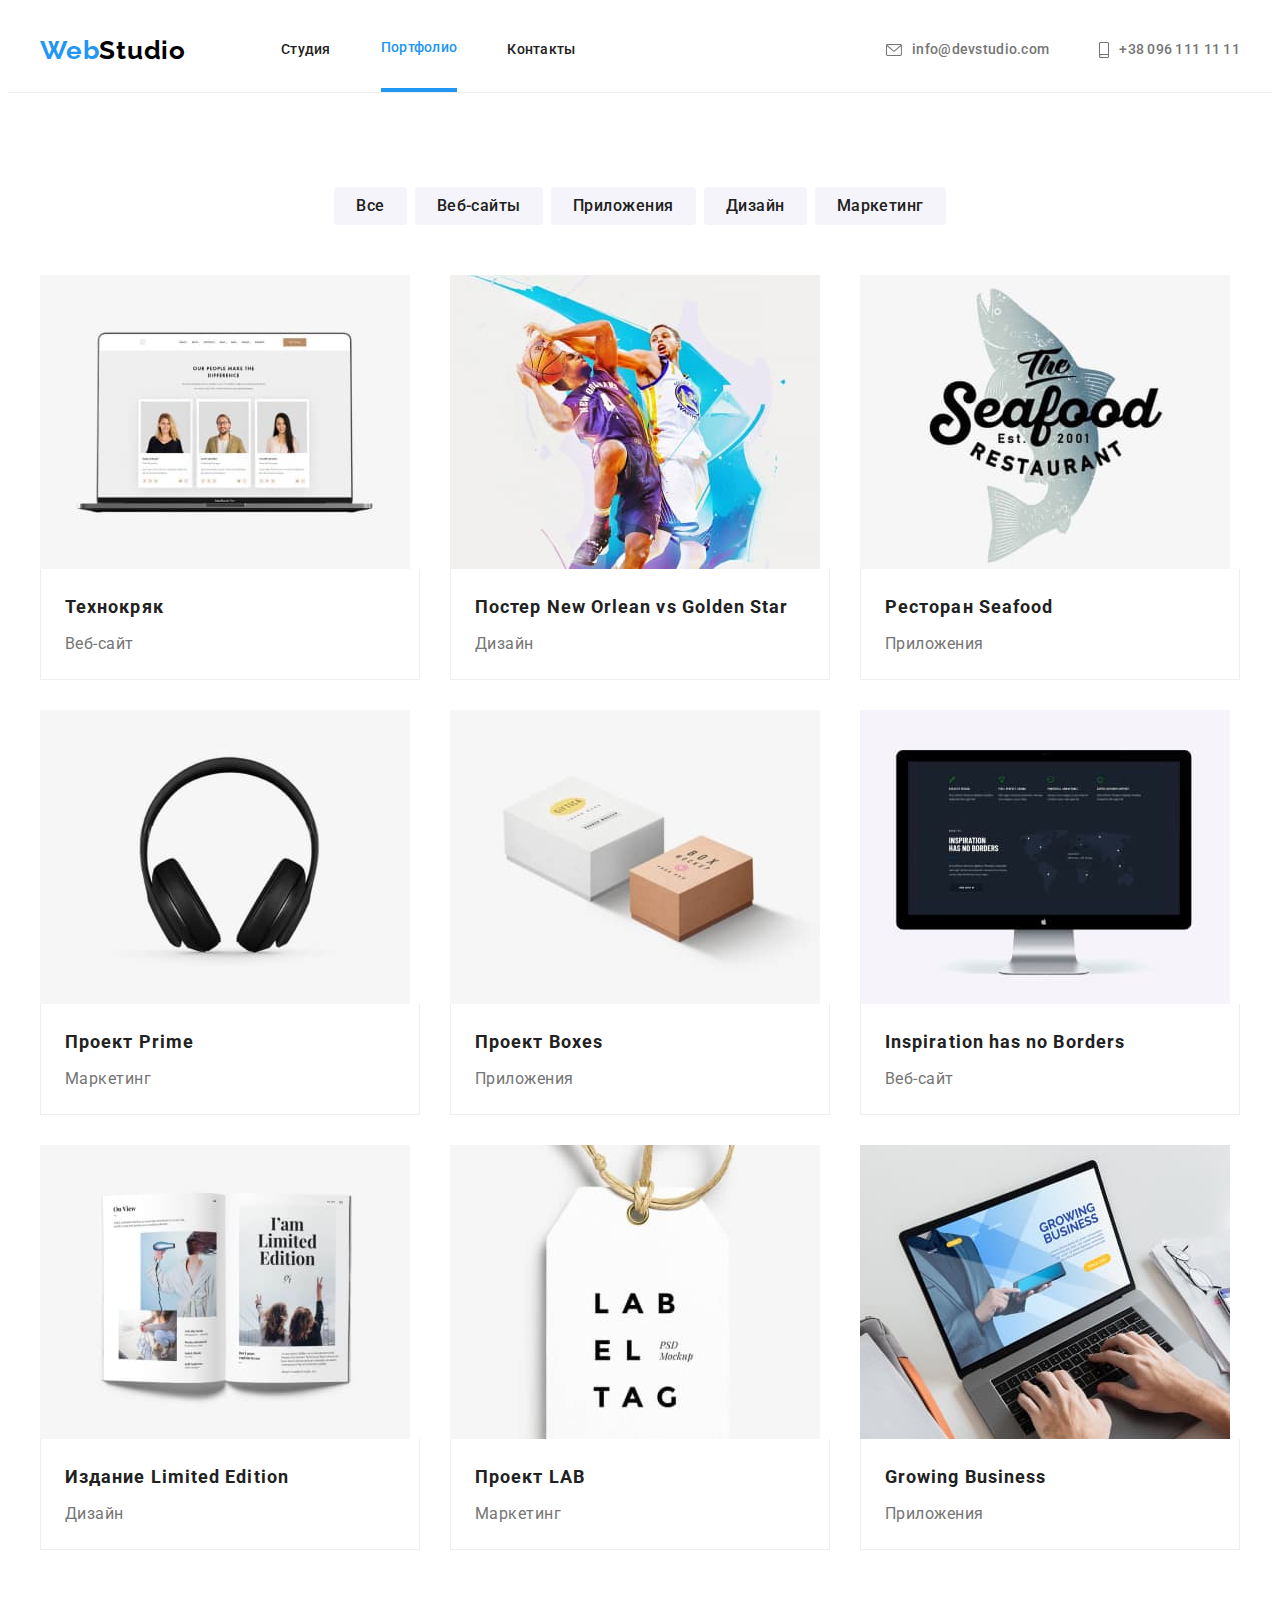
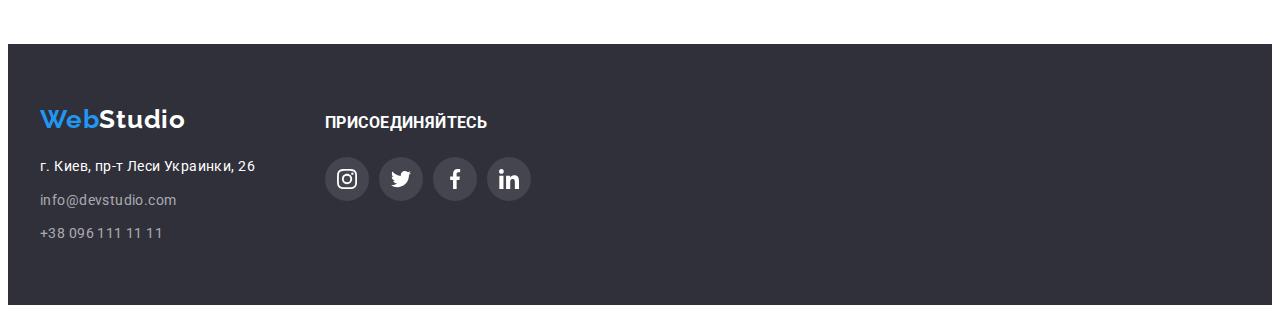
==== portfolio.html @ 70ea51bf "Initial commit" ====
<!DOCTYPE html>
<html lang="ru">
  <head>
    <meta charset="UTF-8" />
    <meta http-equiv="X-UA-Compatible" content="IE=edge" />
    <meta name="viewport" content="width=device-width, initial-scale=1.0" />
    <title>Портфолио</title>
    <link rel="preconnect" href="https://fonts.googleapis.com" />
    <link rel="preconnect" href="https://fonts.gstatic.com" crossorigin />
    <link
      href="https://fonts.googleapis.com/css2?family=Raleway:wght@700&family=Roboto:wght@400;500;700;900&display=swap"
      rel="stylesheet"
    />
    <link
      rel="stylesheet"
      href="https://cdnjs.cloudflare.com/ajax/libs/modern-normalize/1.1.0/modern-normalize.min.css"
      integrity="sha512-wpPYUAdjBVSE4KJnH1VR1HeZfpl1ub8YT/NKx4PuQ5NmX2tKuGu6U/JRp5y+Y8XG2tV+wKQpNHVUX03MfMFn9Q=="
      crossorigin="anonymous"
      referrerpolicy="no-referrer"
    />
    <link rel="stylesheet" href="./css/styles.css" />
  </head>
  <body>
    <!--Шапка-->
    <header class="header">
      <div class="container header-container">
        <a class="logo heaader-logo" href="./index.html"
          >Web<span class="logo-header">Studio</span></a
        >
        <nav class="header-nav">
          <ul class="site-nav">
            <li class="nav-item">
              <a class="header-nav-link" href="./index.html">Студия</a>
            </li>
            <li class="nav-item">
              <a class="header-nav-link active" href="./portfolio.html">Портфолио</a>
            </li>
            <li class="nav-item">
              <a class="header-nav-link" href="#">Контакты</a>
            </li>
          </ul>
        </nav>
        <ul class="contact-list">
          <li class="contact-item">
            <a class="contact-link" href="mailto:info@devstudio.com">
              <svg class="contact-icon" width="16" height="12">
                <use href="./images/sprite.svg#icon-envelope"></use>
              </svg>
              info@devstudio.com</a
            >
          </li>
          <li class="contact-item">
            <a class="contact-link" href="tel:+380961111111">
              <svg class="contact-icon" width="10" height="16">
                <use href="/images/sprite.svg#icon-smartphone"></use>
              </svg>
              +38 096 111 11 11</a
            >
          </li>
        </ul>
      </div>
    </header>
    <!--Портфолио-->
    <main>
      <section class="gallery">
        <div class="container">
          <h1 class="section-title visually-hidden">Кнопки-фильтр</h1>
          <ul class="filter-list">
            <li class="filter-item"><button class="gallery-btn" type="button">Все</button></li>
            <li class="filter-item">
              <button class="gallery-btn" type="button">Веб-сайты</button>
            </li>
            <li class="filter-item">
              <button class="gallery-btn" type="button">Приложения</button>
            </li>
            <li class="filter-item"><button class="gallery-btn" type="button">Дизайн</button></li>
            <li class="filter-item">
              <button class="gallery-btn" type="button">Маркетинг</button>
            </li>
          </ul>
          <h2 class="section-title visually-hidden">Галерея</h2>
          <ul class="gallery-list">
            <li class="gallery-item">
              <a class="link" href=""
                ><img
                  class="gallery-img"
                  src="./images/Portfolio/img-1.jpg"
                  alt="ноутбук с изображением"
                  width="370"
                />
                <div class="gallery-card">
                  <h3 class="gallery-title">Технокряк</h3>
                  <p class="gallery-text">Веб-сайт</p>
                </div>
              </a>
            </li>
            <li class="gallery-item">
              <a class="link" href=""
                ><img
                  class="gallery-img"
                  src="./images/Portfolio/img-2.jpg"
                  alt="два басткетболиста"
                  width="370"
                />
                <div class="gallery-card">
                  <h3 class="gallery-title">Постер New Orlean vs Golden Star</h3>
                  <p class="gallery-text">Дизайн</p>
                </div>
              </a>
            </li>
            <li class="gallery-item">
              <a class="link" href=""
                ><img
                  class="gallery-img"
                  src="./images/Portfolio/img-3.jpg"
                  alt="логотип рыбы"
                  width="370"
                />
                <div class="gallery-card">
                  <h3 class="gallery-title">Ресторан Seafood</h3>
                  <p class="gallery-text">Приложения</p>
                </div>
              </a>
            </li>
            <li class="gallery-item">
              <a class="link" href=""
                ><img
                  class="gallery-img"
                  src="./images/Portfolio/img-4.jpg"
                  alt="наушники"
                  width="370"
                />
                <div class="gallery-card">
                  <h3 class="gallery-title">Проект Prime</h3>
                  <p class="gallery-text">Маркетинг</p>
                </div>
              </a>
            </li>
            <li class="gallery-item">
              <a class="link" href=""
                ><img
                  class="gallery-img"
                  src="./images/Portfolio/img-5.jpg"
                  alt="две коробки"
                  width="370"
                />
                <div class="gallery-card">
                  <h3 class="gallery-title">Проект Boxes</h3>
                  <p class="gallery-text">Приложения</p>
                </div>
              </a>
            </li>
            <li class="gallery-item">
              <a class="link" href=""
                ><img
                  class="gallery-img"
                  src="./images/Portfolio/img-6.jpg"
                  alt="монитор"
                  width="370"
                />
                <div class="gallery-card">
                  <h3 class="gallery-title">Inspiration has no Borders</h3>
                  <p class="gallery-text">Веб-сайт</p>
                </div>
              </a>
            </li>
            <li class="gallery-item">
              <a class="link" href=""
                ><img
                  class="gallery-img"
                  src="./images/Portfolio/img-7.jpg"
                  alt="открытый журнал"
                  width="370"
                />
                <div class="gallery-card">
                  <h3 class="gallery-title">Издание Limited Edition</h3>
                  <p class="gallery-text">Дизайн</p>
                </div>
              </a>
            </li>
            <li class="gallery-item">
              <a class="link" href=""
                ><img
                  class="gallery-img"
                  src="./images/Portfolio/img-8.jpg"
                  alt="бирка с верёвкой"
                  width="370"
                />
                <div class="gallery-card">
                  <h3 class="gallery-title">Проект LAB</h3>
                  <p class="gallery-text">Маркетинг</p>
                </div>
              </a>
            </li>
            <li class="gallery-item">
              <a class="link" href=""
                ><img
                  class="gallery-img"
                  src="./images/Portfolio/img-9.jpg"
                  alt="руки на ноутбуке"
                  width="370"
                />
                <div class="gallery-card">
                  <h3 class="gallery-title">Growing Business</h3>
                  <p class="gallery-text">Приложения</p>
                </div>
              </a>
            </li>
          </ul>
        </div>
      </section>
    </main>
    <!--Подвал сайта-->
    <footer class="footer">
      <div class="container main-footer">
        <address class="address">
          <a class="logo main-logo" href="./index.html"
            >Web<span class="logo-footer">Studio</span></a
          >
          <ul class="address-list">
            <li class="address-item">
              <a
                class="link link-map"
                href="https://goo.gl/maps/HJ8D9eP6oZ5U4RdWA"
                target="_blank"
                rel="noopener noreferrer"
              >
                г. Киев, пр-т Леси Украинки, 26</a
              >
            </li>
            <li class="address-item">
              <a class="link" href="mailto:info@devstudio.com">info@devstudio.com</a>
            </li>
            <li class="address-item">
              <a class="link" href="tel:+380961111111">+38 096 111 11 11</a>
            </li>
          </ul>
        </address>
        <div class="join-block">
          <h3 class="join-title">присоединяйтесь</h3>
          <ul class="socials list">
            <li class="item">
              <a class="link" href="">
                <svg class="icon" width="20" height="20">
                  <use href="./images/sprite.svg#icon-instagram"></use>
                </svg>
              </a>
            </li>
            <li class="item">
              <a class="link" href="">
                <svg class="icon" width="20" height="20">
                  <use href="./images/sprite.svg#icon-twitter"></use>
                </svg>
              </a>
            </li>
            <li class="item">
              <a class="link" href="">
                <svg class="icon" width="20" height="20">
                  <use href="./images/sprite.svg#icon-facebook"></use>
                </svg>
              </a>
            </li>
            <li class="item">
              <a class="link" href="">
                <svg class="icon" width="20" height="20">
                  <use href="./images/sprite.svg#icon-linkedin"></use>
                </svg>
              </a>
            </li>
          </ul>
        </div>
      </div>
    </footer>
  </body>
</html>
---- css/styles.css ----
:root {
    --main-font: 'Roboto', sans-serif;
    --secondary-font: 'Raleway', sans-serif;
    /* test colors */
    --accent-cl: #2196F3;
    --main-txt-cl: #757575;
    --secondary-cl: #212121;
    --wigte-cl: #FFFFFF;
    --logo-heafer-cl: #000000;
    --address-link-cl: rgba(255, 255, 255, 0.6);
    --icon-cl: #AFB1B8;
    /* bacground colors */
    --main-bg-cl: #FFFFFF;
    --secondary-bg-cl: #F5F4FA;
    --hero-bg-cl: #C4C4C4;
    --dark-bg-cl: #2F303A;
    --btn-hover-cl: #188CE8;
    --box-shadow: 0px 1px 3px rgba(0, 0, 0, 0.12), 0px 1px 1px rgba(0, 0, 0, 0.14), 0px 2px 1px rgba(0, 0, 0, 0.2);
}

body {
    font-family: var(--main-font);
    font-size: 14px;
    line-height: 1.71;
    
    letter-spacing: 0.03em;
    
    color: var(--main-txt-cl);
}

h1, h2, h3, h4, h5, h6, p {
    margin: 0;
}

img {
    display: block;
}

ul {
    list-style: none;
    margin: 0;
    padding: 0;
}

.header-nav-link.active {
    color: var(--accent-cl);
    border-bottom: 4px solid;
}

.visually-hidden {
    position: absolute;
    white-space: nowrap;
    width: 1px;
    height: 1px;
    overflow: hidden;
    border: 0;
    padding: 0;
    clip: rect(0 0 0 0);
    clip-path: inset(50%);
    margin: -1px;
}

.container {
    /* outline: 1px solid red; */

    width: 1200px;

    padding-left: 15px;
    padding-right: 15px;

    margin-left: auto;
    margin-right: auto;
}

.section {
    padding-top: 94px;
    padding-bottom: 94px
}

/* header Шапка */

.header-container {
    display: flex;
    align-items: center;
}

.link,
.header-nav-link,
.contact-link,
.site-nav .link {
    text-decoration: none;
    color: currentColor;
}

.btn {
    cursor: pointer;
}

.logo { 
    font-family: var(--secondary-font);
    font-weight: 700;
    font-size: 26px;
    line-height: 1.19;
    
    letter-spacing: 0.03em;
   
    color: var(--accent-cl);

    text-decoration: none;
}

.heaader-logo {
    margin-right: 95px;
}

.logo-header {
    color: var(--logo-heafer-cl);
}

.header {
    border-bottom: 1px solid #ECECEC;
}

/* навигация */

/* .site-nav .link, */
.header-nav-link, 
.contact-link {
    display: block;

    padding-top: 32px;
    padding-bottom: 32px;

    color: var(--secondary-cl);
}
.site-nav .link,
.header-nav-link,
.contact-link {
    font-weight: 500;
    font-size: 14px;
    line-height: 1.14;
    letter-spacing: 0.02em;
}

.nav-item,
.contact-item {
    margin-right: 50px;
}

.nav-item:last-child,
.contact-item:last-child {
    margin-right: 0;
}

.site-nav .link:hover, 
.site-nav .link:focus,
.header-nav-link:hover,
.header-nav-link:focus,
.contact-link:hover,
.contact-link:focus {
    color: var(--accent-cl);
}

.site-nav,
.contact-list {
    display: flex;
    align-items: center;

    padding: 0;
    margin: 0;
}

.contact-list {
    margin-left: auto;
}
  
/* почта телефон */

.contact-link {
    color: var(--main-txt-cl);
}

.contact-link {
    display: flex;
    align-items: center;
}

.contact-icon {
    margin-right: 10px;
    fill: currentColor;
}

/* секция герой */

.hero-section {
    text-align: center;
    padding-top: 200px;
    padding-bottom: 200px;
    background-color: var(--hero-bg-cl);

    max-width: 1600px;
    min-height: 600px;
    margin-right: auto;
    margin-left: auto;

    background-image: linear-gradient(to right, rgba(47, 48, 58, 0.4), rgba(47, 48, 58, 0.4)), url(../images/hero/hero-dg.png);
    background-repeat: no-repeat;
    background-position: center;
}

.hero-title {
    margin: 0 auto 30px auto;

    font-weight: 900;
    font-size: 44px;
    line-height: 1.36;

    letter-spacing: 0.06em;
    text-transform: uppercase;
    max-width: 696px;

    color: var(--wigte-cl);
}

.hero-btn {
    padding: 10px 32px;
    border-radius: 4px;
    border: none;
    
    font-weight: 700;
    font-size: 16px;
    line-height: 1.88;
    
    letter-spacing: 0.06em;

    color: var(--wigte-cl);
    background-color: var(--accent-cl);
}

.hero-btn:hover,
.hero-btn:focus {
    background-color: var(--btn-hover-cl);
}

/* секция особенности */
.benefits {
    padding-bottom: 0;
}
.benefits-list {
    display: flex;
    align-items: center;
    justify-content: center;
}

.benefits-item {
    width: 270px;
    margin-right: 30px;
}

.benefits-item:last-child {
    margin-right: 0;
}

.benefits-title {
    margin-bottom: 10px;

    font-weight: 700;
    font-size: 14px;
    line-height: 1.14;
    letter-spacing: 0.03em;
    text-transform: uppercase;
    
    color: var(--secondary-cl);
}

.benefits-text {
    font-size: 14px;
    line-height: 1.71;
    
    letter-spacing: 0.03em;
    
    color: var(--main-txt-cl);
}

.benefits-icon {
    display: flex;
    align-items: center;
    justify-content: center;
    
    background-color: var(--secondary-bg-cl);
    height: 120px;
    border-radius: 4px;
    margin-bottom: 30px;
}

/* секция чем занимаемся */
.work-list {
    display: flex;
    align-items: center;

    padding: 0;
    margin: 0;
}

.work-item {
    position: relative;
    margin-right: 30px;
}

.work-item:last-child {
    margin-right: 0;
}

.work-item::before {
    position: absolute; 
    bottom: 0;
    left: 0;
    content: "";
    display: block;
    width: 370px;
    height: 70px;
    background: rgba(47, 48, 58, 0.8);


} 

.work-title {
    margin-bottom: 50px;

    font-weight: 700;
    font-size: 36px;
    line-height: 1.17;
    text-align: center;
    letter-spacing: 0.03em;
    
    color: var(--secondary-cl);
}

/* ссекция наша команда */
.team-list {
    display: flex;
    text-align: center;
}

.team-item {
    box-shadow: var(--box-shadow); 
    border-radius: 0px 0px 4px 4px;
    margin-right: 30px;

    background-color: var(--wigte-cl);
}

.team-item:last-child {
    margin-right: 0;
}

.team {
    background-color: var(--secondary-bg-cl);
}

.team-card {
    padding-top: 30px;
    padding-bottom: 30px;
}

.team-title,
.clients-title {
    margin-bottom: 50px;
    font-weight: 700;
    font-size: 36px;
    line-height: 1.17;
    text-align: center;
    letter-spacing: 0.03em;
    
    color: var(--secondary-cl);
}

.team-subtitle {
    margin-bottom: 10px;
    font-weight: 500;
    font-size: 16px;
    line-height: 1.19;
    
    text-align: center;
    letter-spacing: 0.03em;
    
    color: var(--secondary-cl);
}

.team-text {
    margin-bottom: 16px;

    font-size: 16px;
    line-height: 1.19;
    
    text-align: center;
    letter-spacing: 0.03em;
    
    color: var(--main-txt-cl);
}

.socials-list {
    display: flex;
    justify-content: center;
    align-items: center;
}
.socials-item:not(:last-child) {
    margin-right: 10px;
}

.socials-link {
    display: flex;
    align-items: center;
    justify-content: center;

    width: 44px;
    height: 44px;

    background-color: var(--wigte-cl);
    color: var(--icon-cl);

    border-radius: 50%;
}

.socials-link:hover,
.socials-link:focus {
    background-color: var(--accent-cl);
    color: var(--wigte-cl);
}

.socials-icon {
    fill: currentColor;
}

/* .socials-link:hover .socials-icon,
.socials-link:focus .socials-icon {
    fill: var(--wigte-cl);
}

.socials-icon {
    fill: var(--icon-cl);
} */

/* Клиенты */

.clients {
    display: flex;
}

.clients-item:not(:last-child) {
    margin-right: 30px;
}

.clients-link {
    display: flex;
    align-items: center;
    justify-content: center;

    width: 170px;
    height: 92px;
    border-radius: 4px;
    border: 1px solid var(--icon-cl);
    color: var(--icon-cl);
}

.clients-icon {
    fill: currentColor
}

.clients-link:hover,
.clients-link:focus {
    border-color: var(--accent-cl);
    color: var(--accent-cl);
}

/* подвал */

.footer {
    padding-top: 60px;
    padding-bottom: 60px;
}

.footer {
    background-color: var(--dark-bg-cl);
}

.logo-footer {
    color: var(--wigte-cl);
}

.address {
    font-style: normal;
}

.address .link {
font-size: 14px;
line-height: 24px;

letter-spacing: 0.03em;

color: var(--address-link-cl);
}

.address .link-map {
    font-size: 14px;
    line-height: 1.71;

    letter-spacing: 0.03em;

    color: var(--wigte-cl);
}

.address .link:hover,
.address .link:focus {
    color: var(--accent-cl);
}

.main-footer {
    display: flex;
    align-items: baseline;
}

.address:not(:last-child) {
    margin-right: 70px;
}

.join-title {
    margin-bottom: 20px;
    color: var(--wigte-cl);
    text-transform: uppercase;
    font-weight: 700;
}

.socials.list {
    display: flex;
    align-items: center;
    justify-content: center;
}

.socials .item:not(:last-child) {
    margin-right: 10px;
}

.socials .link {
    display: flex;
    justify-content: center;
    align-items: center;

    width: 44px;
    height: 44px;

    border-radius: 50%;
    background-color: rgba(255, 255, 255, 0.1);
}

.icon {
    fill: var(--wigte-cl);
}

.socials .link:hover,
.socials .link:focus {
    background-color: var(--accent-cl);
}

/* секция портфолио */
.gallery {
    padding-top: 94px;
    padding-bottom: 94px;
}

.filter-list {
    margin-bottom: 50px;
    display: flex;
    justify-content: center;
}

.filter-item {
    margin-right: 8px;
}

.filter-item:last-child {
    margin-right: 0;
}

.gallery-btn {
    padding: 6px 22px;
    border: none;
    border-radius: 4px;

    font-family: inherit;
    font-weight: 500;
    font-size: 16px;
    line-height: 1.62;
    
    text-align: center;
    letter-spacing: 0.03em;
    
    background-color: var(--secondary-bg-cl);
    color: var(--secondary-cl);

    cursor: pointer;
}

.gallery-btn:hover,
.gallery-btn:focus {
    background-color: var(--btn-hover-cl);
    color: var(--wigte-cl);
    box-shadow: 0px 3px 1px rgba(0, 0, 0, 0.1), 0px 1px 2px rgba(0, 0, 0, 0.08),
    0px 2px 2px rgba(0, 0, 0, 0.12);
}
.gallery .gallery-list {
    display: flex;
    flex-wrap: wrap;
}

.gallery-item {
    margin-right: 30px;
    margin-bottom: 30px;
    width: calc((100% - 2 * 30px) / 3);
}

.gallery-item:nth-child(3n) {
    margin-right: 0;
    }

.gallery-item:nth-last-child(-n + 3) {
    margin-bottom: 0;
    }

.gallery-card {
    padding: 20px 24px;
    border: 1px solid #eeeeee;
    border-top: 0;
}

.gallery-item .link {
    display: block;
}

.gallery-item .link:hover,
.gallery-item .link:focus {
    box-shadow: 0px 1px 1px rgba(0, 0, 0, 0.12), 0px 4px 4px rgba(0, 0, 0, 0.06), 1px 4px 6px rgba(0, 0, 0, 0.16);
}

.gallery-title {
    margin-bottom: 4px;
    font-weight: 700;
    font-size: 18px;
    line-height: 2;
    
    letter-spacing: 0.06em;
    
    color: var(--secondary-cl);
}

.gallery-text {
    font-size: 16px;
    line-height: 1.88;
    
    letter-spacing: 0.03em;
    
    color: var(--main-txt-cl);
}

.main-logo {
    display: inline-block;
    margin-bottom: 20px;
}

.address .link {
    display: block;
}

.address-item:not(:last-child) {
    margin-bottom: 9px;
}
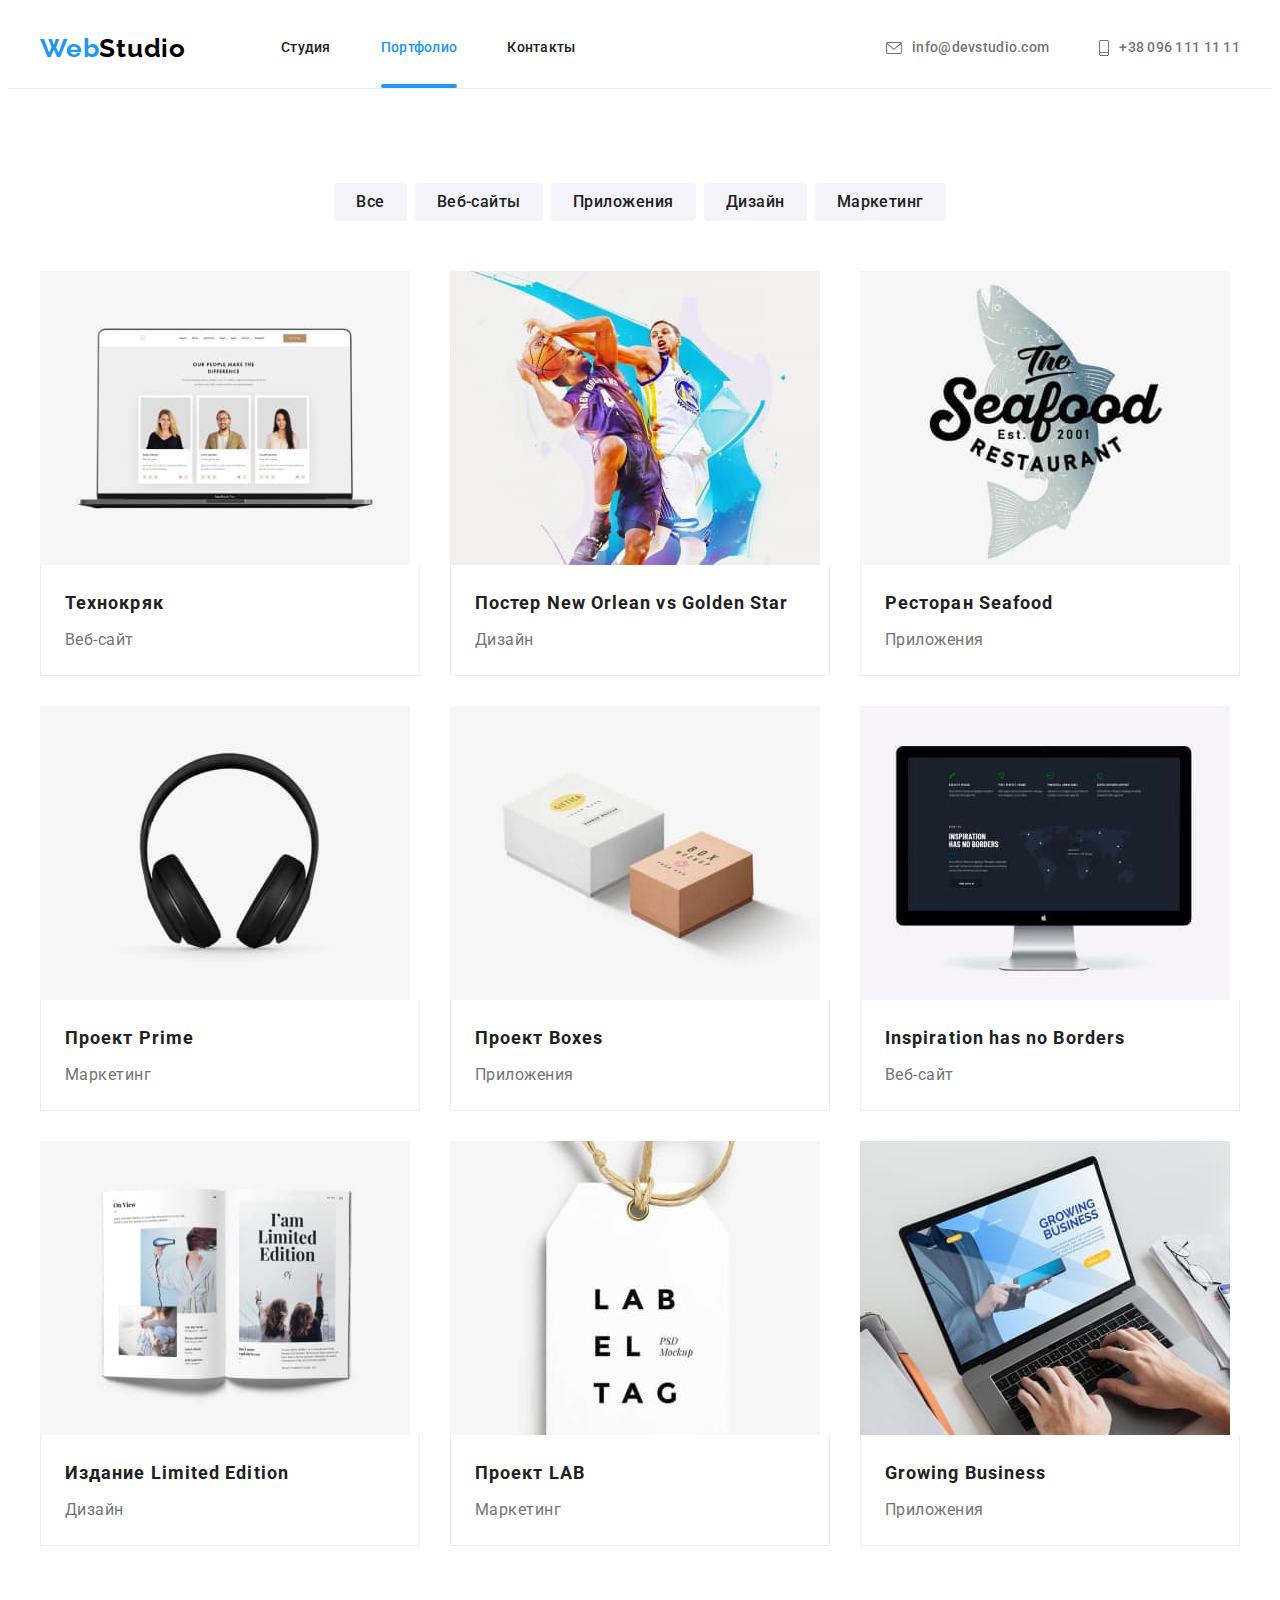
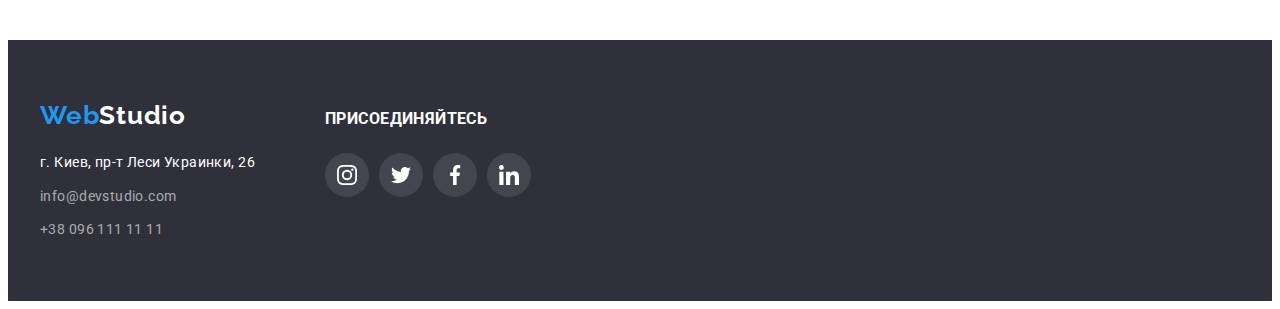
==== commit 52676eff: "анимирую карточки портфолио" ====
--- a/portfolio.html
+++ b/portfolio.html
@@ -81,13 +81,20 @@
           <h2 class="section-title visually-hidden">Галерея</h2>
           <ul class="gallery-list">
             <li class="gallery-item">
-              <a class="link" href=""
-                ><img
-                  class="gallery-img"
-                  src="./images/Portfolio/img-1.jpg"
-                  alt="ноутбук с изображением"
-                  width="370"
-                />
+              <a class="link" href="">
+                <div class="card-img">
+                  <img
+                    class="gallery-img"
+                    src="./images/Portfolio/img-1.jpg"
+                    alt="ноутбук с изображением"
+                    width="370"
+                  />
+                  <p class="overlay-text">
+                    Ресурс предлагает комплексные предложения с разным уровнем функционала и
+                    сервисов. Все это позволит посетителю получить исчерпывающие сведения о компании
+                    или частном лице.
+                  </p>
+                </div>
                 <div class="gallery-card">
                   <h3 class="gallery-title">Технокряк</h3>
                   <p class="gallery-text">Веб-сайт</p>
--- a/css/styles.css
+++ b/css/styles.css
@@ -16,6 +16,9 @@
     --dark-bg-cl: #2F303A;
     --btn-hover-cl: #188CE8;
     --box-shadow: 0px 1px 3px rgba(0, 0, 0, 0.12), 0px 1px 1px rgba(0, 0, 0, 0.14), 0px 2px 1px rgba(0, 0, 0, 0.2);
+    /* animations */
+    --anim: 250ms cubic-bezier(0.4, 0, 0.2, 1);
+    --anim-slow: 700ms cubic-bezier(0.4, 0, 0.2, 1)
 }
 
 body {
@@ -44,7 +47,6 @@
 
 .header-nav-link.active {
     color: var(--accent-cl);
-    border-bottom: 4px solid;
 }
 
 .visually-hidden {
@@ -68,8 +70,7 @@
     padding-left: 15px;
     padding-right: 15px;
 
-    margin-left: auto;
-    margin-right: auto;
+    margin: 0 auto;
 }
 
 .section {
@@ -123,9 +124,9 @@
 
 /* навигация */
 
-/* .site-nav .link, */
 .header-nav-link, 
 .contact-link {
+    position: relative;
     display: block;
 
     padding-top: 32px;
@@ -133,13 +134,14 @@
 
     color: var(--secondary-cl);
 }
-.site-nav .link,
 .header-nav-link,
 .contact-link {
     font-weight: 500;
     font-size: 14px;
     line-height: 1.14;
     letter-spacing: 0.02em;
+
+    transition: color var(--anim);
 }
 
 .nav-item,
@@ -161,6 +163,20 @@
     color: var(--accent-cl);
 }
 
+.header-nav-link.active::after {
+    position: absolute;
+    bottom: 0;
+    left: 0;
+
+    content: "";
+    display: block;
+    width: 100%;
+    height: 4px;
+    border-radius: 2px;
+    background-color: var(--accent-cl);
+
+}
+
 .site-nav,
 .contact-list {
     display: flex;
@@ -235,11 +251,78 @@
 
     color: var(--wigte-cl);
     background-color: var(--accent-cl);
+    transition: background-color var(--anim);
 }
 
 .hero-btn:hover,
 .hero-btn:focus {
     background-color: var(--btn-hover-cl);
+}
+
+/* Модальное окно */
+
+.backdrop {
+    position: fixed;
+    top: 0;
+    left: 0;
+    width: 100%;
+    height: 100%;
+    background: rgba(47, 48, 58, 0.4);
+    z-index: 10;
+
+    transition: opacity var(--anim-slow), visibility var(--anim-slow);
+}
+
+.backdrop.is-hidden {
+    opacity: 0;
+    pointer-events: none;
+    visibility: hidden;
+}
+
+.modal-wrapper {
+    position: absolute;
+    top: 50%;
+    left: 50%;
+    transform: translate(-50%, -50%);
+    min-width: 528px;
+    min-height: 581px;
+    
+    background-color: var(--wigte-cl);
+    border-radius: 4px;
+
+}
+
+.backdrop.is-hidden .modal-wrapper {
+    transform: translate(-50%, -50%) scale(.5) rotate(0deg);
+}
+
+.backdrop .modal-wrapper {
+    transform: translate(-50%, -50%) scale(1) rotate(360deg);
+    opacity: 1;
+    transition: transform var(--anim-slow);
+}
+
+.modal-btn {
+    position: absolute;
+    top: 8px;
+    right: 8px;
+
+    width: 30px;
+    height: 30px;
+    padding: 0;
+
+    border-radius: 50%;
+    background-color: transparent;
+    border: 1px solid rgba(0, 0, 0, 0.1);
+
+    cursor: pointer;
+}
+
+.icon-Vector {
+    position: absolute;
+    top: 50%;
+    left: 50%;
+    transform: translate(-50%, -50%);
 }
 
 /* секция особенности */
@@ -311,19 +394,6 @@
     margin-right: 0;
 }
 
-.work-item::before {
-    position: absolute; 
-    bottom: 0;
-    left: 0;
-    content: "";
-    display: block;
-    width: 370px;
-    height: 70px;
-    background: rgba(47, 48, 58, 0.8);
-
-
-} 
-
 .work-title {
     margin-bottom: 50px;
 
@@ -334,6 +404,28 @@
     letter-spacing: 0.03em;
     
     color: var(--secondary-cl);
+}
+
+.work-lable {
+    position: absolute;
+    bottom: 0;
+    left: 0;
+    width: 100%;
+    text-align: center;
+
+    background: rgba(47, 48, 58, 0.8);
+}
+
+.work-subtitle {
+    display: inline-block;
+    padding: 27px 0;
+    font-weight: 700;
+    font-size: 14px;
+    text-align: center;
+    letter-spacing: 0.03em;
+    text-transform: uppercase;
+    
+    color: var(--wigte-cl)
 }
 
 /* ссекция наша команда */
@@ -420,6 +512,7 @@
     color: var(--icon-cl);
 
     border-radius: 50%;
+    transition: background-color var(--anim), color var(--anim);
 }
 
 .socials-link:hover,
@@ -461,6 +554,7 @@
     border-radius: 4px;
     border: 1px solid var(--icon-cl);
     color: var(--icon-cl);
+    transition: color var(--anim);
 }
 
 .clients-icon {
@@ -551,6 +645,7 @@
 
     border-radius: 50%;
     background-color: rgba(255, 255, 255, 0.1);
+    transition: background-color var(--anim);
 }
 
 .icon {
@@ -599,6 +694,8 @@
     color: var(--secondary-cl);
 
     cursor: pointer;
+
+    transition: color var(--anim), background-color var(--anim), box-shadow var(--anim);
 }
 
 .gallery-btn:hover,
@@ -628,6 +725,7 @@
     }
 
 .gallery-card {
+    position: relative;
     padding: 20px 24px;
     border: 1px solid #eeeeee;
     border-top: 0;
@@ -635,6 +733,7 @@
 
 .gallery-item .link {
     display: block;
+    overflow: hidden;
 }
 
 .gallery-item .link:hover,
@@ -662,6 +761,35 @@
     color: var(--main-txt-cl);
 }
 
+.card-img {
+    position: relative;
+}
+
+.overlay-text {
+    position: absolute;
+    top: 0;
+    left: 0;
+    
+    padding: 63px 24px;
+
+    font-size: 18px;
+    line-height: 1.56;
+    
+    letter-spacing: 0.03em;
+    
+    color: var(--wigte-cl);
+    background-color: rgba(33, 150, 243, 0.9);
+    opacity: 0;
+    transform: translateY(100%);
+    transition: transform var(--anim);
+}
+
+.gallery-item .link:hover .overlay-text,
+.gallery-item .link:focus .overlay-text  {
+    transform: translateY(0);
+    opacity: 1;
+}
+
 .main-logo {
     display: inline-block;
     margin-bottom: 20px;
